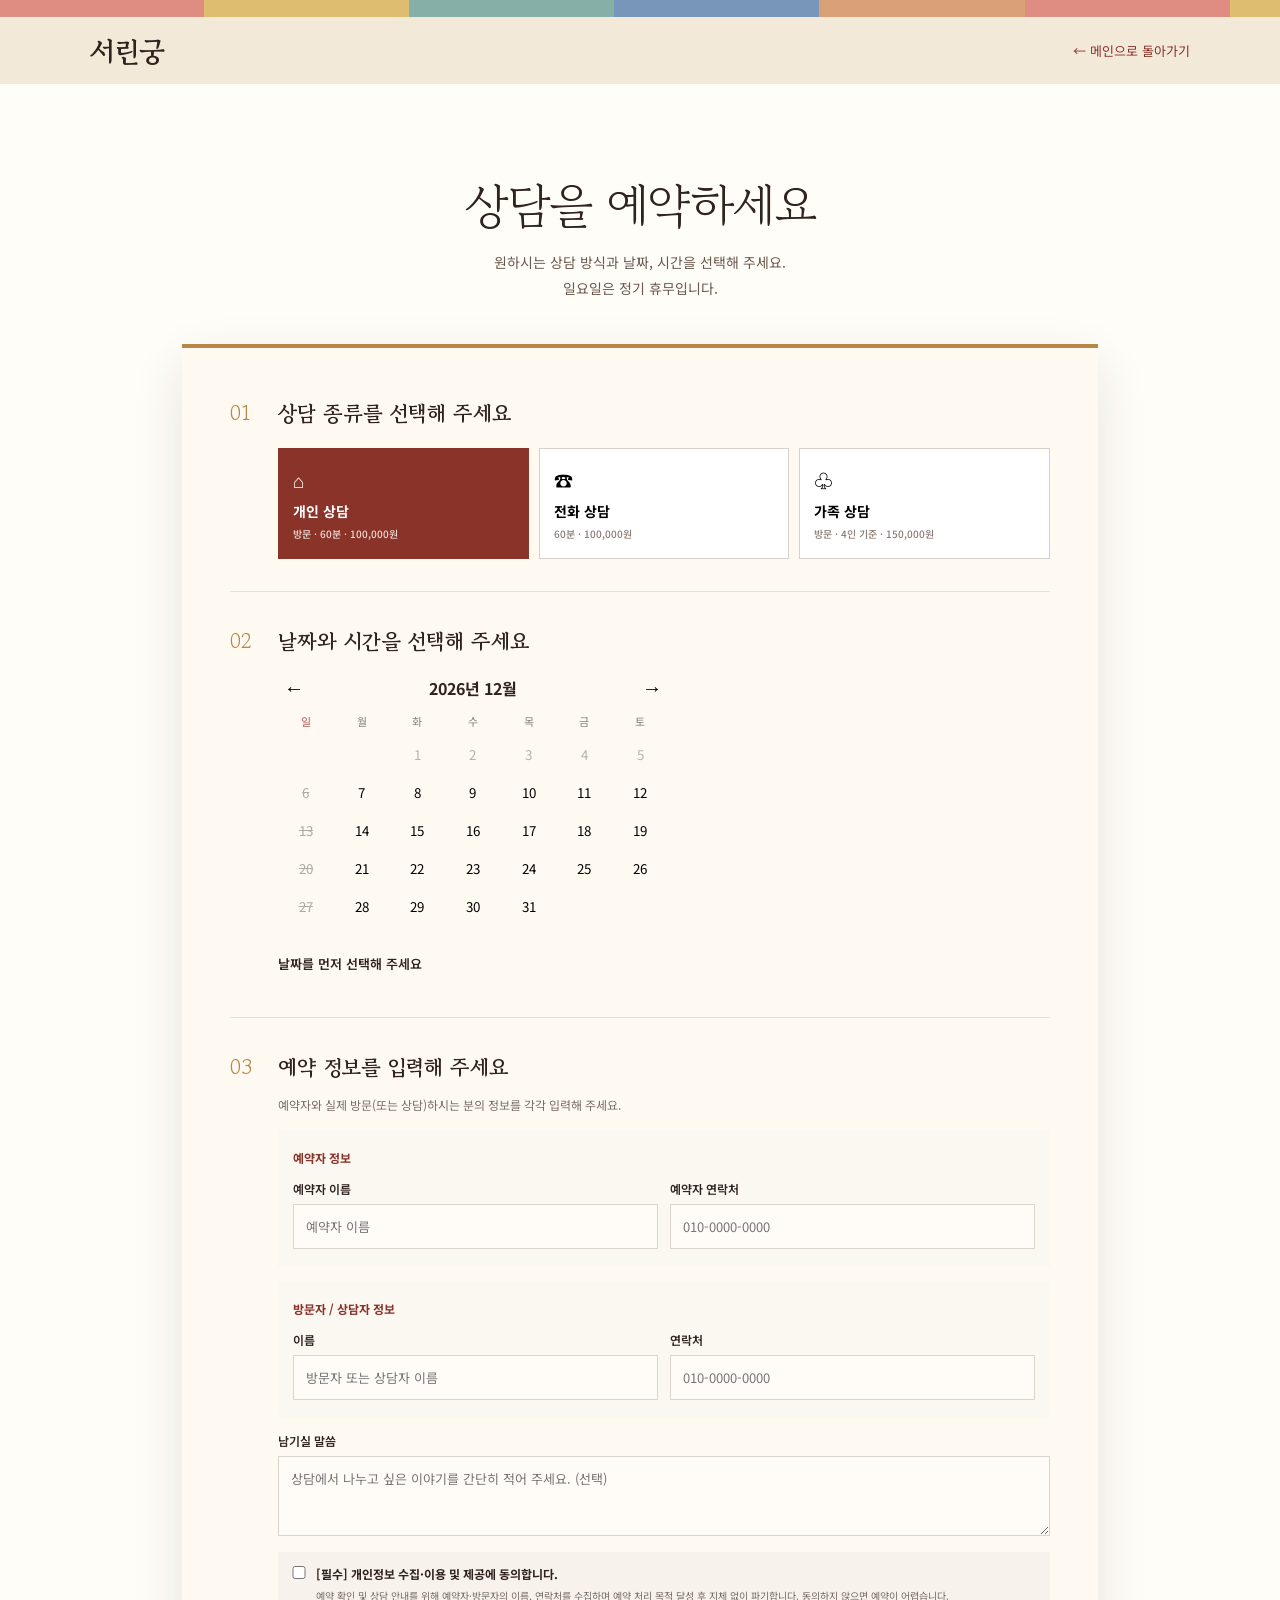
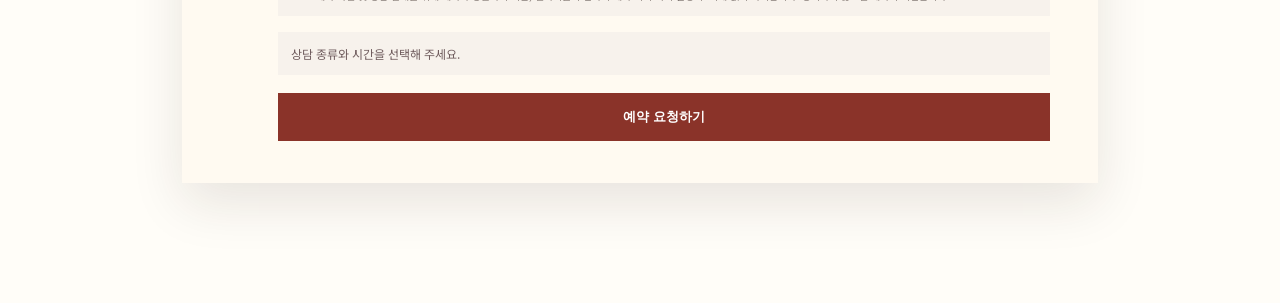
==== seoringung-booking/booking.html @ 85c436a1 "Update Seoringung website design and booking page" ====
<!doctype html>
<html lang="ko">
  <head>
    <meta charset="UTF-8" /><meta name="viewport" content="width=device-width, initial-scale=1.0" />
    <meta name="description" content="서린궁 상담 예약" /><title>서린궁 | 상담 예약</title>
    <link rel="preconnect" href="https://fonts.googleapis.com" /><link rel="preconnect" href="https://fonts.gstatic.com" crossorigin />
    <link href="https://fonts.googleapis.com/css2?family=Gowun+Batang:wght@400;700&family=Noto+Sans+KR:wght@400;500;600;700&display=swap" rel="stylesheet" /><link rel="stylesheet" href="styles.css" />
  </head>
  <body class="booking-page">
    <header class="booking-header"><a class="brand" href="index.html">서린궁</a><a href="index.html">← 메인으로 돌아가기</a></header>
    <main class="booking-main">
      <div class="section-intro"><h1>상담을 예약하세요</h1><p>원하시는 상담 방식과 날짜, 시간을 선택해 주세요.<br />일요일은 정기 휴무입니다.</p></div>
      <section class="booking-card" aria-label="상담 예약 입력">
        <div class="booking-step"><span>01</span><div><h3>상담 종류를 선택해 주세요</h3><div class="type-options"><button class="type-option selected" data-type="개인 상담" data-price="100,000원"><span>⌂</span><b>개인 상담</b><small>방문 · 60분 · 100,000원</small></button><button class="type-option" data-type="전화 상담" data-price="100,000원"><span>☎</span><b>전화 상담</b><small>60분 · 100,000원</small></button><button class="type-option" data-type="가족 상담" data-price="150,000원"><span>♧</span><b>가족 상담</b><small>방문 · 4인 기준 · 150,000원</small></button></div></div></div>
        <div class="booking-step"><span>02</span><div class="date-area"><h3>날짜와 시간을 선택해 주세요</h3><div class="calendar-head"><button id="previous-month" aria-label="이전 달">←</button><strong id="month-label"></strong><button id="next-month" aria-label="다음 달">→</button></div><div class="weekdays"><span>일</span><span>월</span><span>화</span><span>수</span><span>목</span><span>금</span><span>토</span></div><div class="calendar" id="calendar"></div><div class="time-title" id="time-title">날짜를 먼저 선택해 주세요</div><div class="time-slots" id="time-slots"></div></div></div>
        <div class="booking-step"><span>03</span><form id="booking-form"><h3>예약 정보를 입력해 주세요</h3><p class="form-guide">예약자와 실제 방문(또는 상담)하시는 분의 정보를 각각 입력해 주세요.</p><div class="field-group"><strong>예약자 정보</strong><div class="field-row"><label>예약자 이름<input required name="bookerName" placeholder="예약자 이름" /></label><label>예약자 연락처<input required name="bookerPhone" inputmode="tel" placeholder="010-0000-0000" /></label></div></div><div class="field-group"><strong>방문자 / 상담자 정보</strong><div class="field-row"><label>이름<input required name="visitorName" placeholder="방문자 또는 상담자 이름" /></label><label>연락처<input required name="visitorPhone" inputmode="tel" placeholder="010-0000-0000" /></label></div></div><label>남기실 말씀 <textarea name="message" placeholder="상담에서 나누고 싶은 이야기를 간단히 적어 주세요. (선택)"></textarea></label><label class="consent"><input required type="checkbox" name="privacy" /><span><b>[필수] 개인정보 수집·이용 및 제공에 동의합니다.</b><small>예약 확인 및 상담 안내를 위해 예약자·방문자의 이름, 연락처를 수집하며 예약 처리 목적 달성 후 지체 없이 파기합니다. 동의하지 않으면 예약이 어렵습니다.</small></span></label><p class="selection-summary" id="selection-summary">상담 종류와 시간을 선택해 주세요.</p><button class="submit-button" type="submit">예약 요청하기</button></form></div>
      </section>
    </main>
    <dialog id="success-dialog"><div class="success"><span>✦</span><h2>예약 요청을 받았습니다</h2><p id="success-copy"></p><button class="submit-button" id="close-success">확인</button></div></dialog>
    <script src="app.js"></script>
  </body>
</html>
---- seoringung-booking/styles.css ----
:root{--ink:#30231d;--red:#8a3329;--deep:#39251f;--paper:#fffdf8;--cream:#fffaf1;--gold:#b88645}*{box-sizing:border-box}html{scroll-behavior:smooth}body{margin:0;color:var(--ink);background:var(--paper);font-family:'Noto Sans KR',sans-serif}h1,h2,h3{font-family:'Gowun Batang',serif}.brand{font:700 28px 'Gowun Batang',serif;color:inherit;text-decoration:none}.site-header{height:78px;padding:0 7vw;display:flex;align-items:center;justify-content:space-between;position:absolute;z-index:3;top:0;width:100%;color:var(--ink)}.site-header nav{display:flex;gap:34px}.site-header nav a{color:inherit;text-decoration:none;font-size:14px}.header-cta,.primary-button,.submit-button{border:0;cursor:pointer;font-weight:700;text-decoration:none}.header-cta{padding:12px 20px;color:#fff;background:var(--red);border:1px solid #c89472}.hero{min-height:720px;padding:220px 10vw 100px;position:relative;overflow:hidden;background-color:#fffdf8;background-image:radial-gradient(circle at 87% 25%,#f5e4bf99 0 10%,transparent 10.3%),radial-gradient(circle at 88% 25%,transparent 0 21%,#b2c7c066 21.4% 21.9%,transparent 22.2%),repeating-radial-gradient(ellipse at 85% 104%,transparent 0 18px,#b6c9c444 19px 20px,transparent 21px 38px),linear-gradient(130deg,transparent 65%,#f7ead7bb)}.hero:after{content:'';position:absolute;right:8%;bottom:-2%;width:430px;height:280px;background:linear-gradient(152deg,transparent 0 27%,#78918a55 27.5% 33%,transparent 33.5% 46%,#78918a55 46.5% 52%,transparent 52.5% 65%,#78918a55 65.5% 71%,transparent 71.5%)}.dancheong{position:absolute;top:0;left:0;width:100%;height:17px;background:repeating-linear-gradient(90deg,#df8d83 0 16%,#dfbd70 16% 32%,#86afa7 32% 48%,#7796b9 48% 64%,#d9a177 64% 80%)}.hero-copy{position:relative;z-index:1;max-width:860px}h1{font-size:clamp(42px,5.6vw,76px);line-height:1.28;margin:0 0 24px;font-weight:400;letter-spacing:-.04em}h1 em{font-style:normal;color:var(--red)}.hero-text{line-height:1.9;font-size:16px;color:#5d4b42;margin-bottom:40px}.primary-button{display:inline-flex;gap:46px;align-items:center;background:var(--red);color:#fff;padding:20px 34px;font-size:17px;box-shadow:7px 7px 0 #e8cfab}.primary-button span{font-size:22px}.introduction{max-width:1220px;margin:auto;padding:120px 32px 0;display:grid;grid-template-columns:1.03fr .97fr}.intro-image{min-height:590px;overflow:hidden}.intro-image img,.photo-gallery img{width:100%;height:100%;display:block;object-fit:cover}.intro-copy{padding:70px 52px;background:#f5ead9;border-top:4px solid var(--gold)}.intro-copy h2,.gallery-heading h2,.contact h2{font-size:40px;line-height:1.4;font-weight:400;margin:0 0 23px}.intro-copy>p,.gallery-heading>p{font-size:14px;line-height:2;color:#5d4a40}.text-link{display:inline-flex;margin-top:18px;padding-bottom:6px;border-bottom:1px solid var(--red);text-decoration:none;color:var(--red);font-weight:700;gap:25px}.gallery-section{max-width:1220px;margin:auto;padding:140px 32px}.gallery-heading{max-width:600px;margin-bottom:45px}.photo-gallery{display:grid;grid-template-columns:1.15fr .85fr;gap:18px}.photo-gallery figure{margin:0;position:relative;min-height:330px;overflow:hidden;background:#eee}.photo-gallery .photo-large{grid-row:span 2;min-height:680px}.photo-gallery .photo-wide{grid-column:1/-1;min-height:390px}.photo-gallery img{transition:transform .5s}.photo-gallery figure:hover img{transform:scale(1.03)}figcaption{position:absolute;bottom:0;left:0;right:0;padding:29px 24px 19px;color:#fff;font:400 19px 'Gowun Batang',serif;background:linear-gradient(transparent,#160b09cc)}.contact{text-align:center;background:#f3e9d9;color:var(--ink);padding:110px 20px;border-top:1px solid #dfc69f}.contact h2{font-size:39px}.contact>p{color:#69584e;font-size:14px}.contact a{color:var(--red);text-decoration:none;font:400 34px 'Gowun Batang',serif;display:block;margin:20px}.contact .contact-booking{width:max-content;margin:28px auto 18px;padding:14px 35px;background:var(--red);border:1px solid #c89472;color:#fff;font:700 15px 'Noto Sans KR',sans-serif}.contact .map-link{font:600 14px 'Noto Sans KR',sans-serif;text-decoration:underline;text-underline-offset:5px;margin:22px auto}.contact small{display:block;color:#806f63;font-size:11px}.mobile-cta{display:none}.booking-page{background:#fffdf8}.booking-header{height:84px;padding:0 7vw;display:flex;justify-content:space-between;align-items:center;background:#f3e9d9;color:var(--ink);border-top:17px solid transparent;border-image:repeating-linear-gradient(90deg,#df8d83 0 16%,#dfbd70 16% 32%,#86afa7 32% 48%,#7796b9 48% 64%,#d9a177 64% 80%) 1}.booking-header>a:last-child{color:var(--red);text-decoration:none;font-size:13px}.booking-main{max-width:980px;margin:auto;padding:90px 32px 120px}.booking-main .section-intro{text-align:center;margin-bottom:43px}.booking-main .section-intro h1{font-size:48px;margin-bottom:15px}.booking-main .section-intro>p{font-size:14px;line-height:1.8;color:#6b594f}.booking-card{background:var(--cream);padding:42px 48px;box-shadow:0 20px 50px #32170e1c;border-top:4px solid var(--gold)}.booking-step{display:grid;grid-template-columns:48px 1fr;padding:8px 0 32px;border-bottom:1px solid #eadfd3;margin-bottom:26px}.booking-step:last-child{border:0;margin:0;padding-bottom:0}.booking-step>span{color:var(--gold);font:400 21px 'Gowun Batang',serif}.booking-step h3{font-size:21px;margin:0 0 20px}.type-options{display:grid;grid-template-columns:repeat(3,1fr);gap:10px}.type-option{padding:17px 14px;border:1px solid #d8d0c9;background:#fff;cursor:pointer;font:500 14px 'Noto Sans KR',sans-serif;text-align:left}.type-option span,.type-option b,.type-option small{display:block}.type-option span{margin-bottom:8px;font-size:19px}.type-option small{font-size:10px;color:#8a7b75;margin-top:5px}.type-option.selected{background:var(--red);border-color:var(--red);color:#fff}.type-option.selected small{color:#f1ddd2}.calendar-head{display:flex;align-items:center;justify-content:space-between;max-width:390px;margin:0 0 12px}.calendar-head button{border:0;background:transparent;font-size:20px;cursor:pointer}.weekdays,.calendar{max-width:390px;display:grid;grid-template-columns:repeat(7,1fr);text-align:center}.weekdays{font-size:11px;color:#8a817c;margin-bottom:7px}.weekdays span:first-child{color:#ad5a59}.calendar button{border:0;background:transparent;height:38px;cursor:pointer;border-radius:50%;font-family:inherit}.calendar button:hover:not(:disabled){background:#f2e6e0}.calendar button.selected{background:var(--red);color:#fff}.calendar button.sunday{color:#b1a9a4;text-decoration:line-through}.calendar button:disabled{cursor:not-allowed}.time-title{margin:28px 0 12px;font-size:13px;font-weight:600}.time-slots{display:flex;flex-wrap:wrap;gap:8px}.time-slots button{padding:9px 13px;background:#fff;border:1px solid #dfd8d3;font:400 12px 'Noto Sans KR',sans-serif;cursor:pointer}.time-slots button.selected{color:#fff;background:var(--red);border-color:var(--red)}.time-slots button:disabled{color:#bbb;background:#f4f2f0;text-decoration:line-through;cursor:not-allowed}form label{display:block;font-size:12px;font-weight:600;margin:0 0 16px}.form-guide{font-size:12px;color:#796d67;margin:-6px 0 17px}.field-group{padding:14px 15px 2px;background:#fbf7f1;margin-bottom:14px}.field-group>strong{font-size:12px;color:var(--red)}.field-row{display:grid;grid-template-columns:1fr 1fr;gap:12px;margin-top:12px}input,textarea{display:block;width:100%;margin-top:7px;border:1px solid #ddd4ce;background:#fffcf8;padding:12px;font:400 13px 'Noto Sans KR',sans-serif}textarea{height:80px;resize:vertical}.consent{display:flex;gap:9px;align-items:start;padding:13px;background:#f7f2ec}.consent input{width:16px;margin:1px 0 0}.consent b,.consent small{display:block}.consent small{font-weight:400;line-height:1.55;color:#766b66;margin-top:6px;font-size:10px}.selection-summary{padding:13px;background:#f7f2ec;font-size:12px;color:#705d5e}.submit-button{background:var(--red);color:#fff;width:100%;margin-top:6px;padding:15px}dialog{border:0;padding:0;max-width:480px;width:calc(100% - 32px);box-shadow:0 16px 70px #0005}dialog::backdrop{background:#1d0e16aa}.success{padding:44px;text-align:center}.success span{font-size:35px;color:var(--gold)}.success h2{font-size:27px}.success p{font-size:14px;line-height:1.8;color:#665d5a}@media(max-width:760px){.site-header{height:62px;padding:0 20px}.site-header nav,.header-cta{display:none}.brand{font-size:22px}.hero{min-height:630px;padding:155px 28px 80px}.hero:after{right:-30%;bottom:0;height:210px}.hero-text{font-size:14px}.primary-button{padding:18px 25px;font-size:16px;gap:30px}.introduction{display:block;padding:70px 20px 0}.intro-image{height:440px;min-height:auto}.intro-copy{padding:42px 25px}.intro-copy h2,.gallery-heading h2{font-size:31px}.gallery-section{padding:80px 20px}.photo-gallery{grid-template-columns:1fr}.photo-gallery .photo-large,.photo-gallery .photo-wide,.photo-gallery figure{grid-column:auto;grid-row:auto;min-height:360px}.photo-gallery .photo-wide{min-height:270px}.booking-header{height:72px;padding:0 20px}.booking-main{padding:60px 20px 85px}.booking-main .section-intro h1{font-size:39px}.booking-card{padding:27px 18px}.booking-step{grid-template-columns:31px 1fr}.type-options,.field-row{grid-template-columns:1fr}.contact{padding:80px 20px 105px}.contact h2{font-size:31px}.contact>a{font-size:27px}.contact .map-link{font-size:14px}.mobile-cta{display:block;position:fixed;z-index:4;bottom:14px;left:14px;right:14px;text-align:center;background:var(--red);color:#fff;text-decoration:none;padding:16px;box-shadow:0 8px 25px #30101b44;font-weight:700}.weekdays,.calendar{max-width:none}}
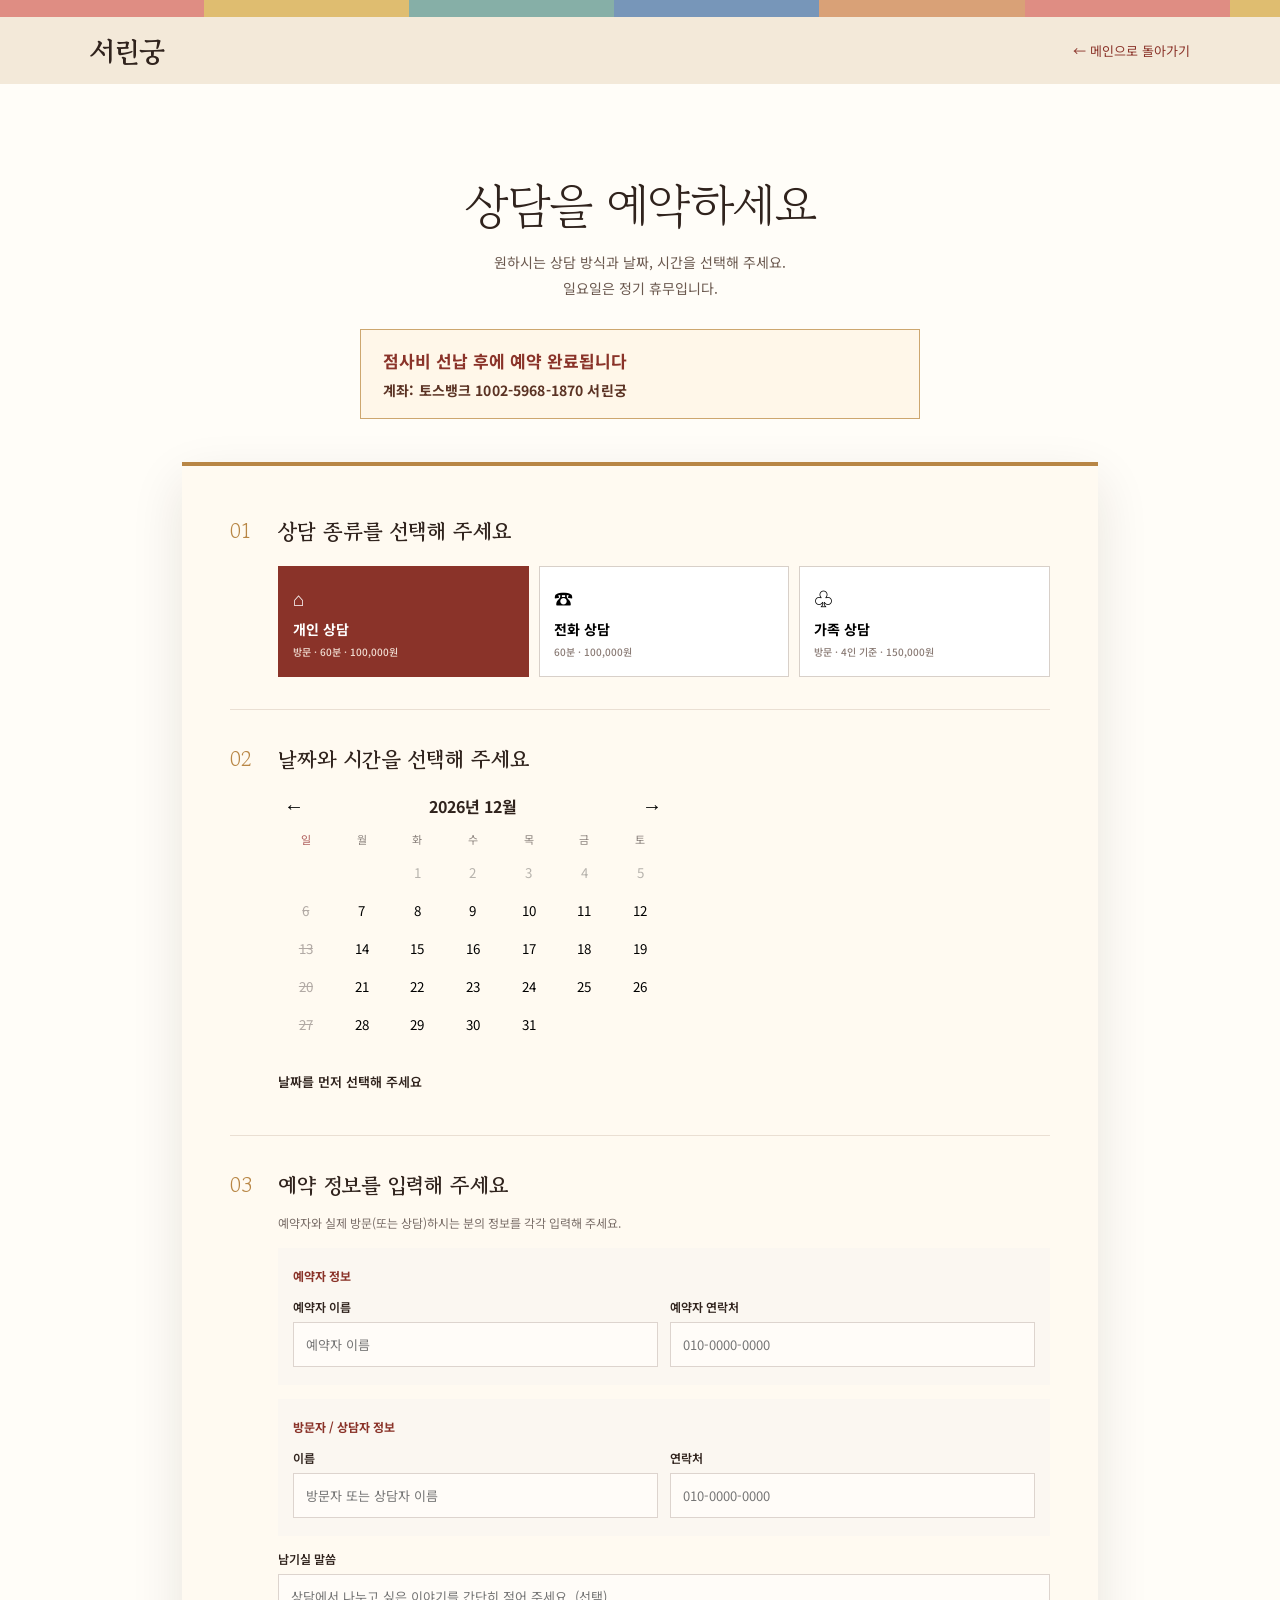
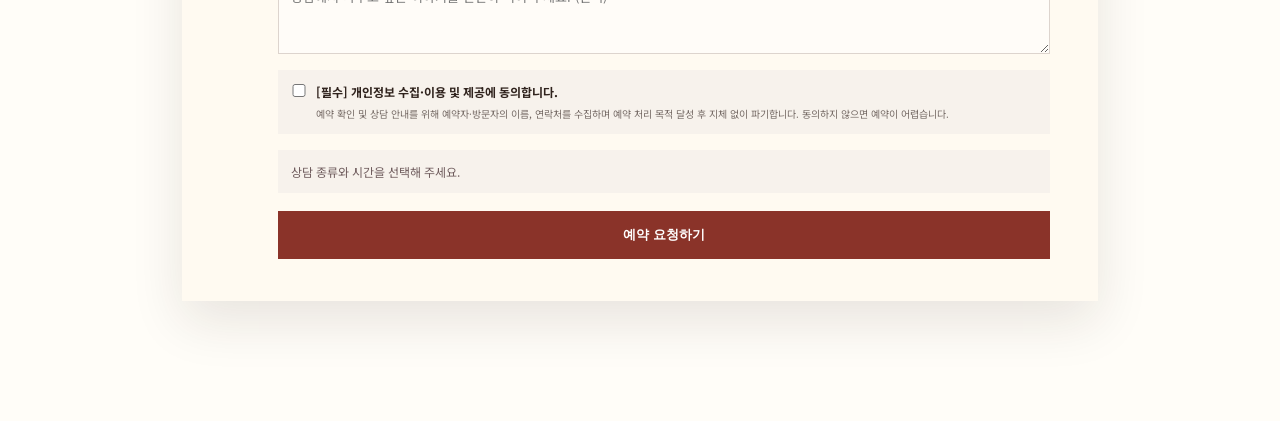
==== commit 1eba5e14: "Add reservation deposit notice" ====
--- a/seoringung-booking/booking.html
+++ b/seoringung-booking/booking.html
@@ -4,12 +4,12 @@
     <meta charset="UTF-8" /><meta name="viewport" content="width=device-width, initial-scale=1.0" />
     <meta name="description" content="서린궁 상담 예약" /><title>서린궁 | 상담 예약</title>
     <link rel="preconnect" href="https://fonts.googleapis.com" /><link rel="preconnect" href="https://fonts.gstatic.com" crossorigin />
-    <link href="https://fonts.googleapis.com/css2?family=Gowun+Batang:wght@400;700&family=Noto+Sans+KR:wght@400;500;600;700&display=swap" rel="stylesheet" /><link rel="stylesheet" href="styles.css" />
+    <link href="https://fonts.googleapis.com/css2?family=Gowun+Batang:wght@400;700&family=Noto+Sans+KR:wght@400;500;600;700&display=swap" rel="stylesheet" /><link rel="stylesheet" href="styles.css" /><link rel="stylesheet" href="booking.css" />
   </head>
   <body class="booking-page">
     <header class="booking-header"><a class="brand" href="index.html">서린궁</a><a href="index.html">← 메인으로 돌아가기</a></header>
     <main class="booking-main">
-      <div class="section-intro"><h1>상담을 예약하세요</h1><p>원하시는 상담 방식과 날짜, 시간을 선택해 주세요.<br />일요일은 정기 휴무입니다.</p></div>
+      <div class="section-intro"><h1>상담을 예약하세요</h1><p>원하시는 상담 방식과 날짜, 시간을 선택해 주세요.<br />일요일은 정기 휴무입니다.</p><aside class="deposit-notice"><strong>점사비 선납 후에 예약 완료됩니다</strong><span>계좌: 토스뱅크 1002-5968-1870 서린궁</span></aside></div>
       <section class="booking-card" aria-label="상담 예약 입력">
         <div class="booking-step"><span>01</span><div><h3>상담 종류를 선택해 주세요</h3><div class="type-options"><button class="type-option selected" data-type="개인 상담" data-price="100,000원"><span>⌂</span><b>개인 상담</b><small>방문 · 60분 · 100,000원</small></button><button class="type-option" data-type="전화 상담" data-price="100,000원"><span>☎</span><b>전화 상담</b><small>60분 · 100,000원</small></button><button class="type-option" data-type="가족 상담" data-price="150,000원"><span>♧</span><b>가족 상담</b><small>방문 · 4인 기준 · 150,000원</small></button></div></div></div>
         <div class="booking-step"><span>02</span><div class="date-area"><h3>날짜와 시간을 선택해 주세요</h3><div class="calendar-head"><button id="previous-month" aria-label="이전 달">←</button><strong id="month-label"></strong><button id="next-month" aria-label="다음 달">→</button></div><div class="weekdays"><span>일</span><span>월</span><span>화</span><span>수</span><span>목</span><span>금</span><span>토</span></div><div class="calendar" id="calendar"></div><div class="time-title" id="time-title">날짜를 먼저 선택해 주세요</div><div class="time-slots" id="time-slots"></div></div></div>
--- a/seoringung-booking/booking.css
+++ b/seoringung-booking/booking.css
@@ -0,0 +1 @@
+.deposit-notice{max-width:560px;margin:28px auto 0;padding:18px 22px;border:1px solid #cda76f;background:#fff7e9;display:flex;flex-direction:column;gap:7px;text-align:left;color:#5b3324}.deposit-notice strong{font-size:17px;color:#8a3329}.deposit-notice span{font-size:14px;font-weight:700;letter-spacing:.01em}@media(max-width:760px){.deposit-notice{margin-top:24px;padding:16px 17px}.deposit-notice strong{font-size:15px}.deposit-notice span{font-size:13px}}
